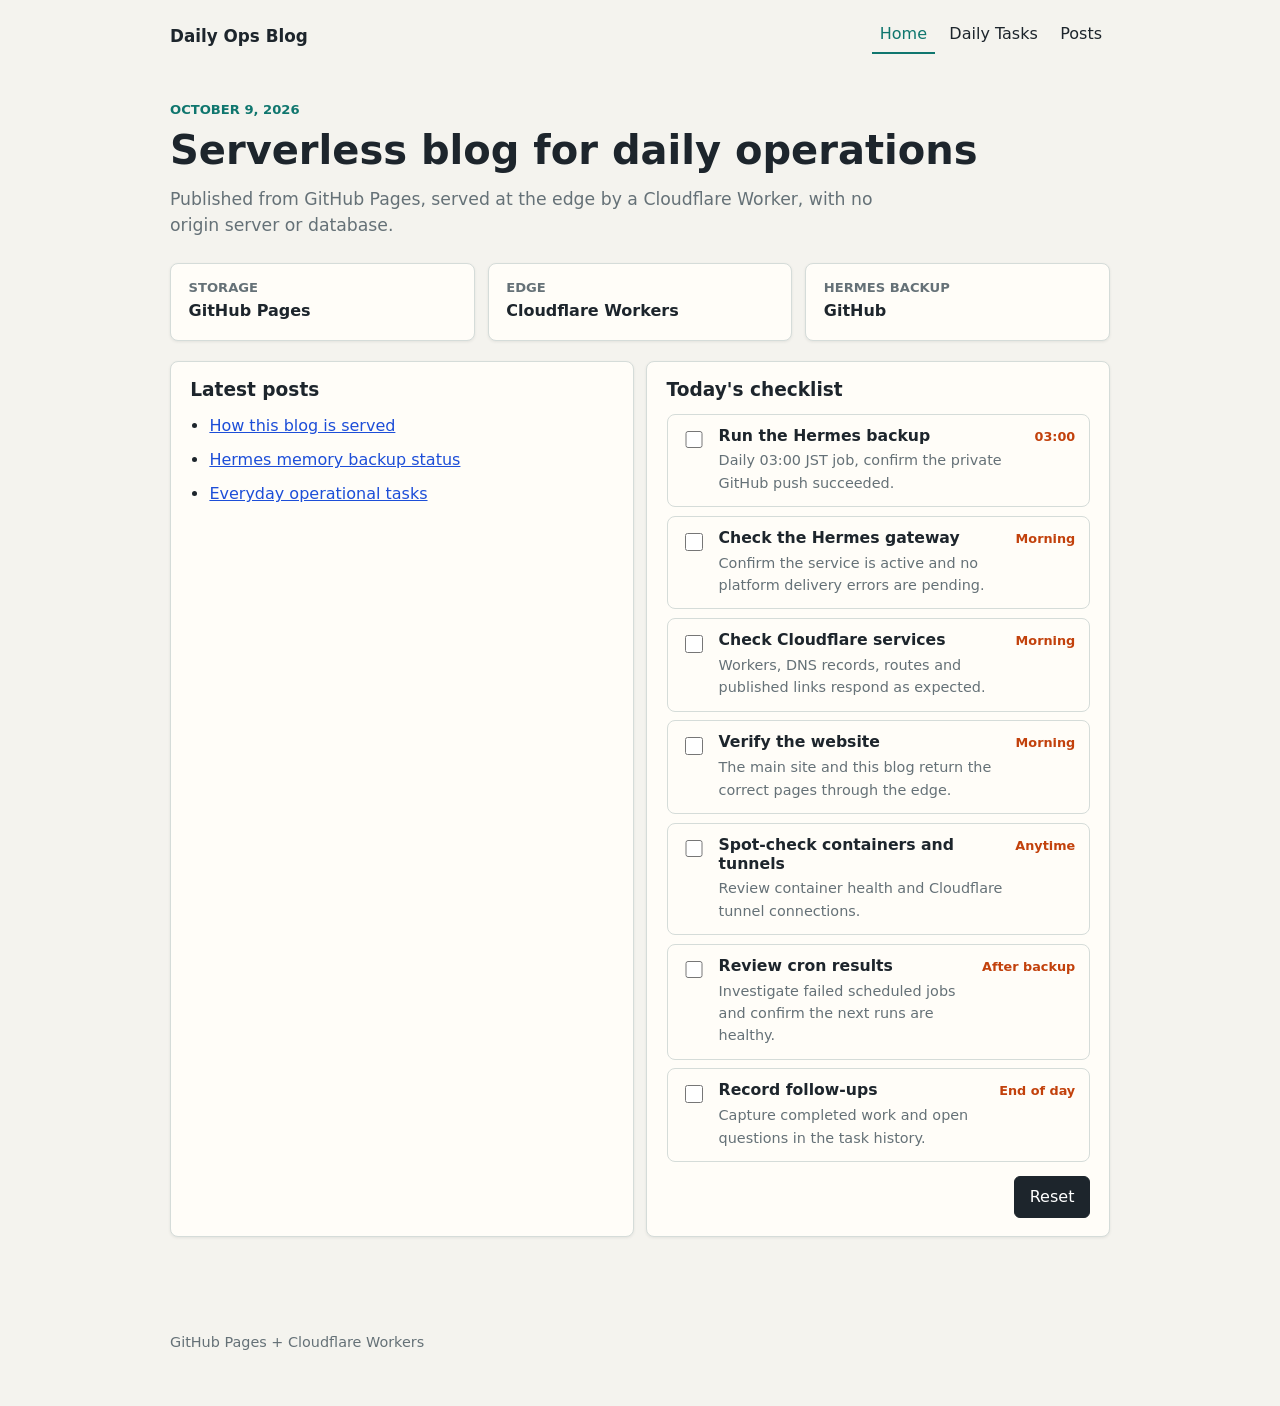
==== index.html @ 46e6d6d9 "Add serverless daily ops blog" ====
<!doctype html>
<html lang="en">
<head>
  <meta charset="utf-8">
  <meta name="viewport" content="width=device-width, initial-scale=1">
  <title>Daily Ops Blog</title>
  <meta name="description" content="A serverless operational blog served by Cloudflare Workers from GitHub Pages.">
  <link rel="canonical" href="https://blog.nafisainternational.com/">
  <link rel="stylesheet" href="assets/style.css">
</head>
<body>
  <header class="site-header">
    <a class="brand" href="index.html">Daily Ops Blog</a>
    <nav class="site-nav" aria-label="Main">
      <a href="index.html" aria-current="page">Home</a>
      <a href="daily.html">Daily Tasks</a>
      <a href="posts/serverless-blog.html">Posts</a>
    </nav>
  </header>

  <main class="page">
    <section class="intro">
      <p class="eyebrow">October 9, 2026</p>
      <h1>Serverless blog for daily operations</h1>
      <p class="lede">Published from GitHub Pages, served at the edge by a Cloudflare Worker, with no origin server or database.</p>
    </section>

    <section class="status-grid" aria-label="Current status">
      <article class="status-card">
        <h2>Storage</h2>
        <p>GitHub Pages</p>
      </article>
      <article class="status-card">
        <h2>Edge</h2>
        <p>Cloudflare Workers</p>
      </article>
      <article class="status-card">
        <h2>Hermes backup</h2>
        <p>GitHub</p>
      </article>
    </section>

    <div class="columns">
      <section class="panel">
        <h2>Latest posts</h2>
        <ul class="post-list">
          <li>
            <a href="posts/serverless-blog.html">How this blog is served</a>
          </li>
          <li>
            <a href="posts/backup-status.html">Hermes memory backup status</a>
          </li>
          <li>
            <a href="posts/daily-ops.html">Everyday operational tasks</a>
          </li>
        </ul>
      </section>

      <section class="panel">
        <h2>Today's checklist</h2>
        <div id="task-list" class="task-list" aria-live="polite">
          <p class="loading">Loading tasks...</p>
        </div>
        <div class="task-actions">
          <button id="reset-tasks" type="button">Reset</button>
        </div>
      </section>
    </div>
  </main>

  <footer class="site-footer">
    <p>GitHub Pages + Cloudflare Workers</p>
  </footer>

  <script src="assets/app.js"></script>
</body>
</html>
---- assets/style.css ----
:root {
  --bg: #f4f3ee;
  --panel: #fffdf8;
  --ink: #1d252c;
  --muted: #657177;
  --line: #d5dcd9;
  --teal: #0f766e;
  --blue: #1d4ed8;
  --orange: #c2410c;
  --shadow: 0 1px 3px rgba(29, 37, 44, 0.08);
}

* {
  box-sizing: border-box;
}

html,
body {
  margin: 0;
  min-height: 100%;
}

body {
  background: var(--bg);
  color: var(--ink);
  font-family: "Noto Sans CJK SC", "PingFang SC", "Microsoft YaHei", system-ui, -apple-system, Segoe UI, Arial, sans-serif;
  font-size: 16px;
  line-height: 1.55;
}

a {
  color: var(--blue);
}

.site-header {
  display: flex;
  align-items: center;
  justify-content: space-between;
  gap: 1rem;
  max-width: 980px;
  margin: 0 auto;
  padding: 1.1rem 1.25rem 0.6rem;
}

.brand {
  color: var(--ink);
  font-weight: 700;
  font-size: 1.05rem;
  text-decoration: none;
}

.site-nav {
  display: flex;
  flex-wrap: wrap;
  gap: 0.4rem;
}

.site-nav a {
  color: var(--ink);
  text-decoration: none;
  border-bottom: 2px solid transparent;
  padding: 0.3rem 0.5rem;
}

.site-nav a[aria-current="page"] {
  border-bottom-color: var(--teal);
  color: var(--teal);
}

.page {
  max-width: 980px;
  margin: 0 auto;
  padding: 1rem 1.25rem 3rem;
}

.intro {
  padding: 1.25rem 0 1.5rem;
}

.eyebrow {
  margin: 0 0 0.4rem;
  color: var(--teal);
  font-size: 0.82rem;
  font-weight: 700;
  letter-spacing: 0;
  text-transform: uppercase;
}

h1,
h2,
h3 {
  line-height: 1.2;
}

h1 {
  margin: 0 0 0.7rem;
  font-size: clamp(1.7rem, 4vw, 2.5rem);
}

h2 {
  margin: 0 0 0.75rem;
  font-size: 1.16rem;
}

.lede {
  color: var(--muted);
  font-size: 1.08rem;
  max-width: 720px;
  margin: 0;
}

.status-grid {
  display: grid;
  grid-template-columns: repeat(3, minmax(0, 1fr));
  gap: 0.8rem;
  margin-bottom: 1.25rem;
}

.status-card,
.panel {
  background: var(--panel);
  border: 1px solid var(--line);
  border-radius: 8px;
  box-shadow: var(--shadow);
}

.status-card {
  padding: 1rem 1.1rem;
}

.status-card h2 {
  margin-bottom: 0.2rem;
  font-size: 0.82rem;
  color: var(--muted);
  text-transform: uppercase;
}

.status-card p {
  margin: 0;
  font-weight: 700;
}

.columns {
  display: grid;
  grid-template-columns: minmax(0, 1fr) minmax(0, 1fr);
  gap: 0.8rem;
}

.panel {
  padding: 1.1rem 1.2rem;
  margin-bottom: 0.8rem;
}

.post-list {
  margin: 0;
  padding-left: 1.2rem;
}

.post-list li + li {
  margin-top: 0.6rem;
}

.task-heading {
  display: flex;
  justify-content: space-between;
  gap: 1rem;
  align-items: baseline;
}

.progress-text {
  color: var(--muted);
  margin: 0;
}

.task-list {
  display: grid;
  gap: 0.55rem;
}

.task {
  border: 1px solid var(--line);
  border-radius: 8px;
  display: grid;
  grid-template-columns: auto minmax(0, 1fr) auto;
  gap: 0.8rem;
  align-items: start;
  padding: 0.75rem 0.85rem;
}

.task input {
  width: 1.1rem;
  height: 1.1rem;
  accent-color: var(--teal);
  margin-top: 0.25rem;
}

.task h3 {
  margin: 0 0 0.25rem;
  font-size: 0.98rem;
}

.task p {
  margin: 0;
  color: var(--muted);
  font-size: 0.9rem;
}

.task .time {
  color: var(--orange);
  font-size: 0.8rem;
  font-weight: 700;
  white-space: nowrap;
}

.task.done h3 {
  color: var(--muted);
  text-decoration: line-through;
}

.loading {
  color: var(--muted);
}

.task-actions {
  display: flex;
  justify-content: flex-end;
  margin-top: 0.9rem;
}

button {
  background: var(--ink);
  border: 1px solid var(--ink);
  color: #fff;
  border-radius: 6px;
  padding: 0.48rem 0.9rem;
  cursor: pointer;
  font: inherit;
}

button:hover {
  background: var(--teal);
  border-color: var(--teal);
}

.article {
  max-width: 760px;
}

.article .panel p,
.article .panel ul {
  color: #354047;
}

.site-footer {
  max-width: 980px;
  margin: 0 auto;
  padding: 1.2rem 1.25rem 2.4rem;
  color: var(--muted);
  font-size: 0.9rem;
}

@media (max-width: 760px) {
  .status-grid,
  .columns {
    grid-template-columns: 1fr;
  }

  .site-header {
    align-items: flex-start;
    flex-direction: column;
  }

  .task {
    grid-template-columns: auto minmax(0, 1fr);
  }

  .task .time {
    grid-column: 2;
  }
}
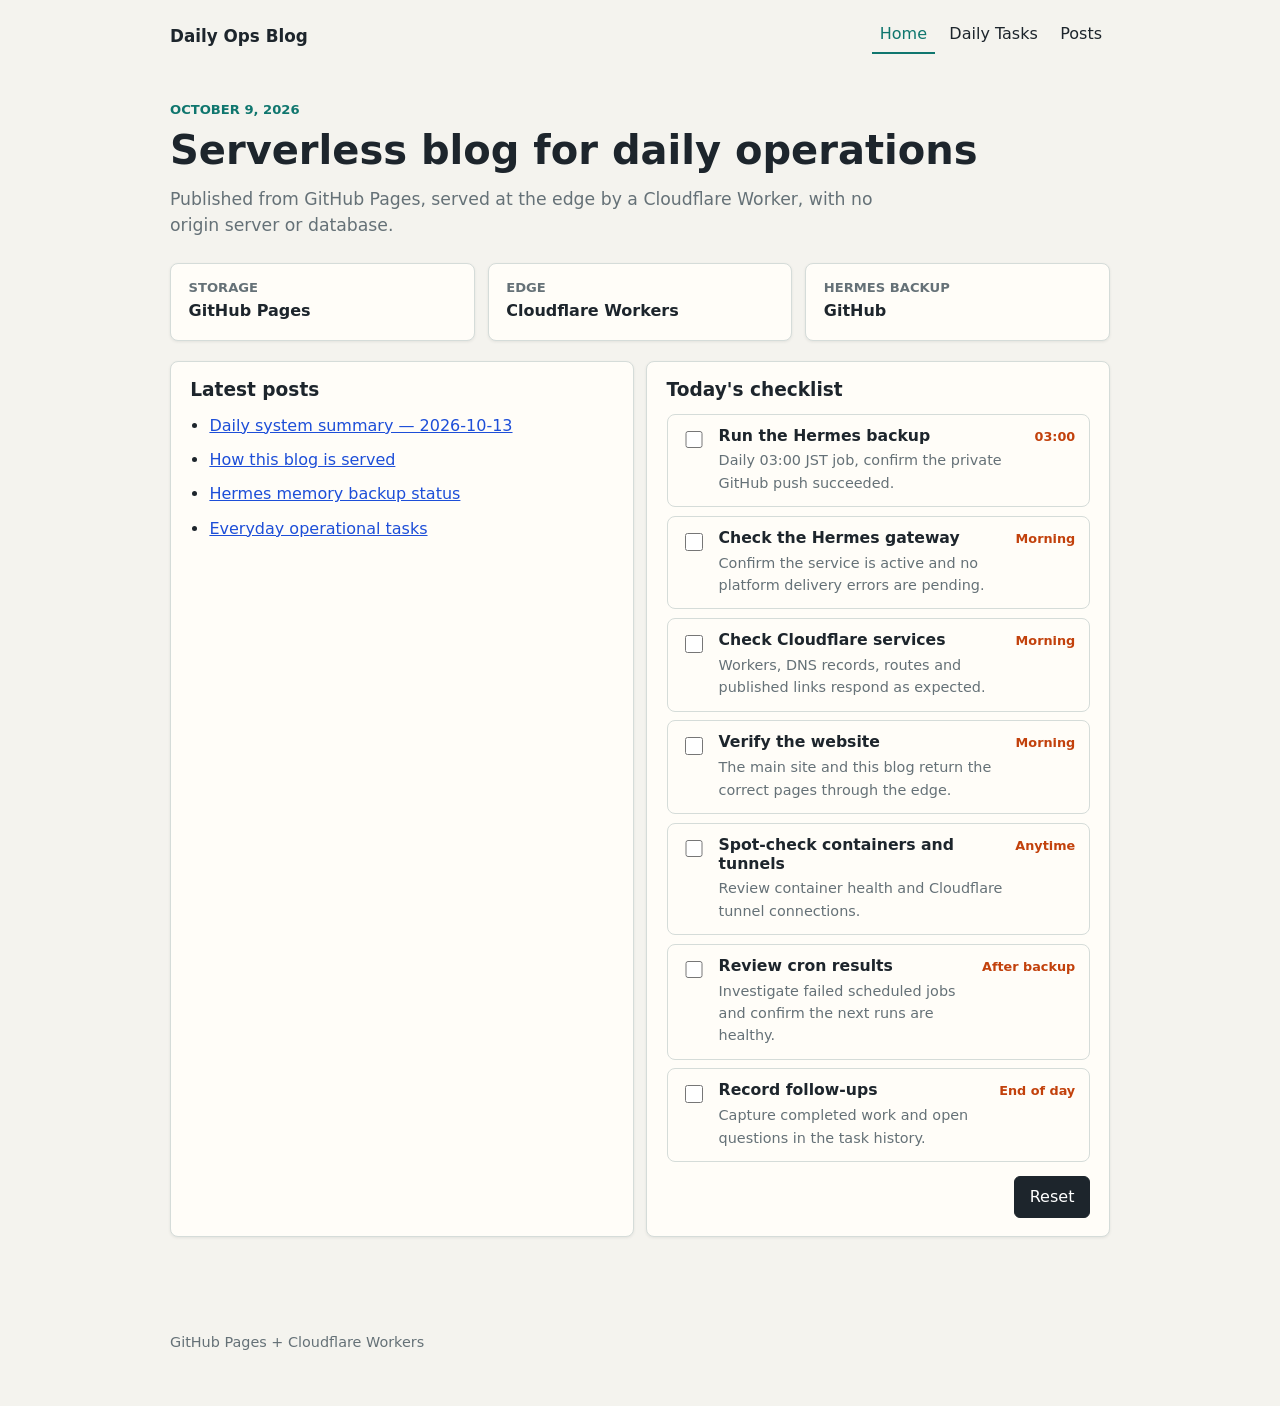
==== commit f667095a: "Add daily system summary 2026-10-13" ====
--- a/index.html
+++ b/index.html
@@ -45,6 +45,9 @@
         <h2>Latest posts</h2>
         <ul class="post-list">
           <li>
+            <a href="posts/daily-summary-2026-10-13.html">Daily system summary — 2026-10-13</a>
+          </li>
+          <li>
             <a href="posts/serverless-blog.html">How this blog is served</a>
           </li>
           <li>
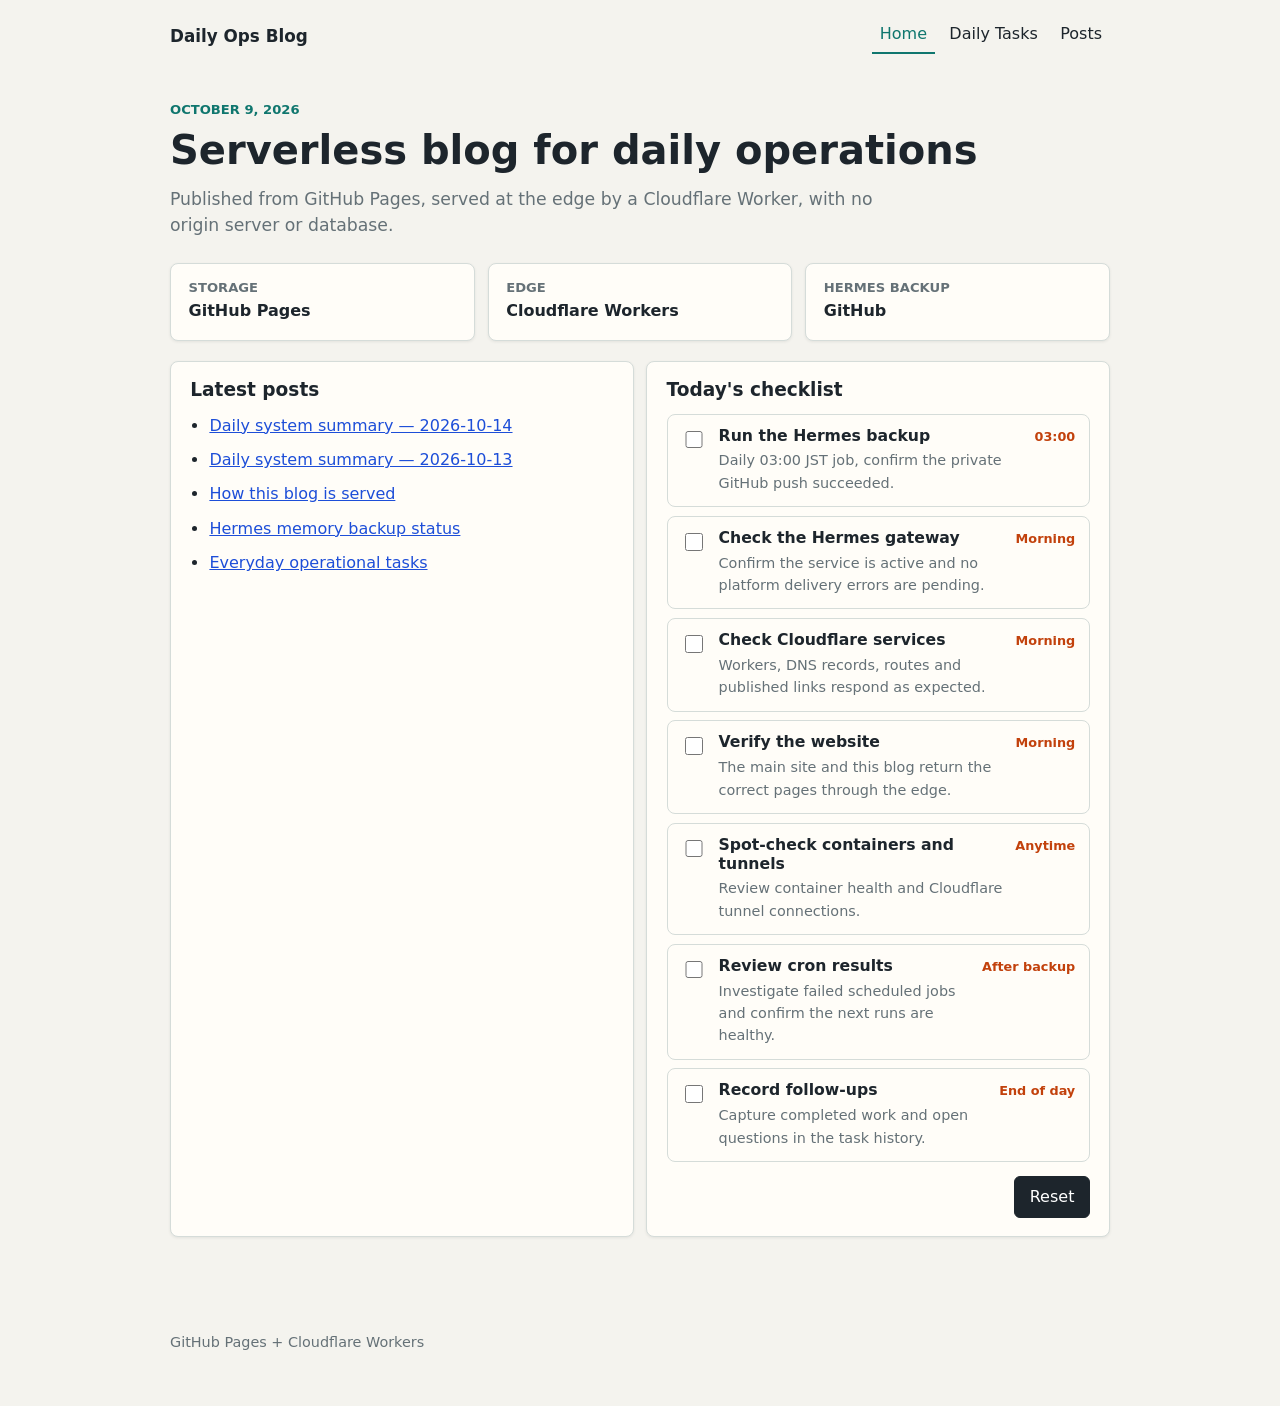
==== commit bae436b2: "Add daily system summary 2026-10-14" ====
--- a/index.html
+++ b/index.html
@@ -45,6 +45,9 @@
         <h2>Latest posts</h2>
         <ul class="post-list">
           <li>
+            <a href="posts/daily-summary-2026-10-14.html">Daily system summary — 2026-10-14</a>
+          </li>
+          <li>
             <a href="posts/daily-summary-2026-10-13.html">Daily system summary — 2026-10-13</a>
           </li>
           <li>
